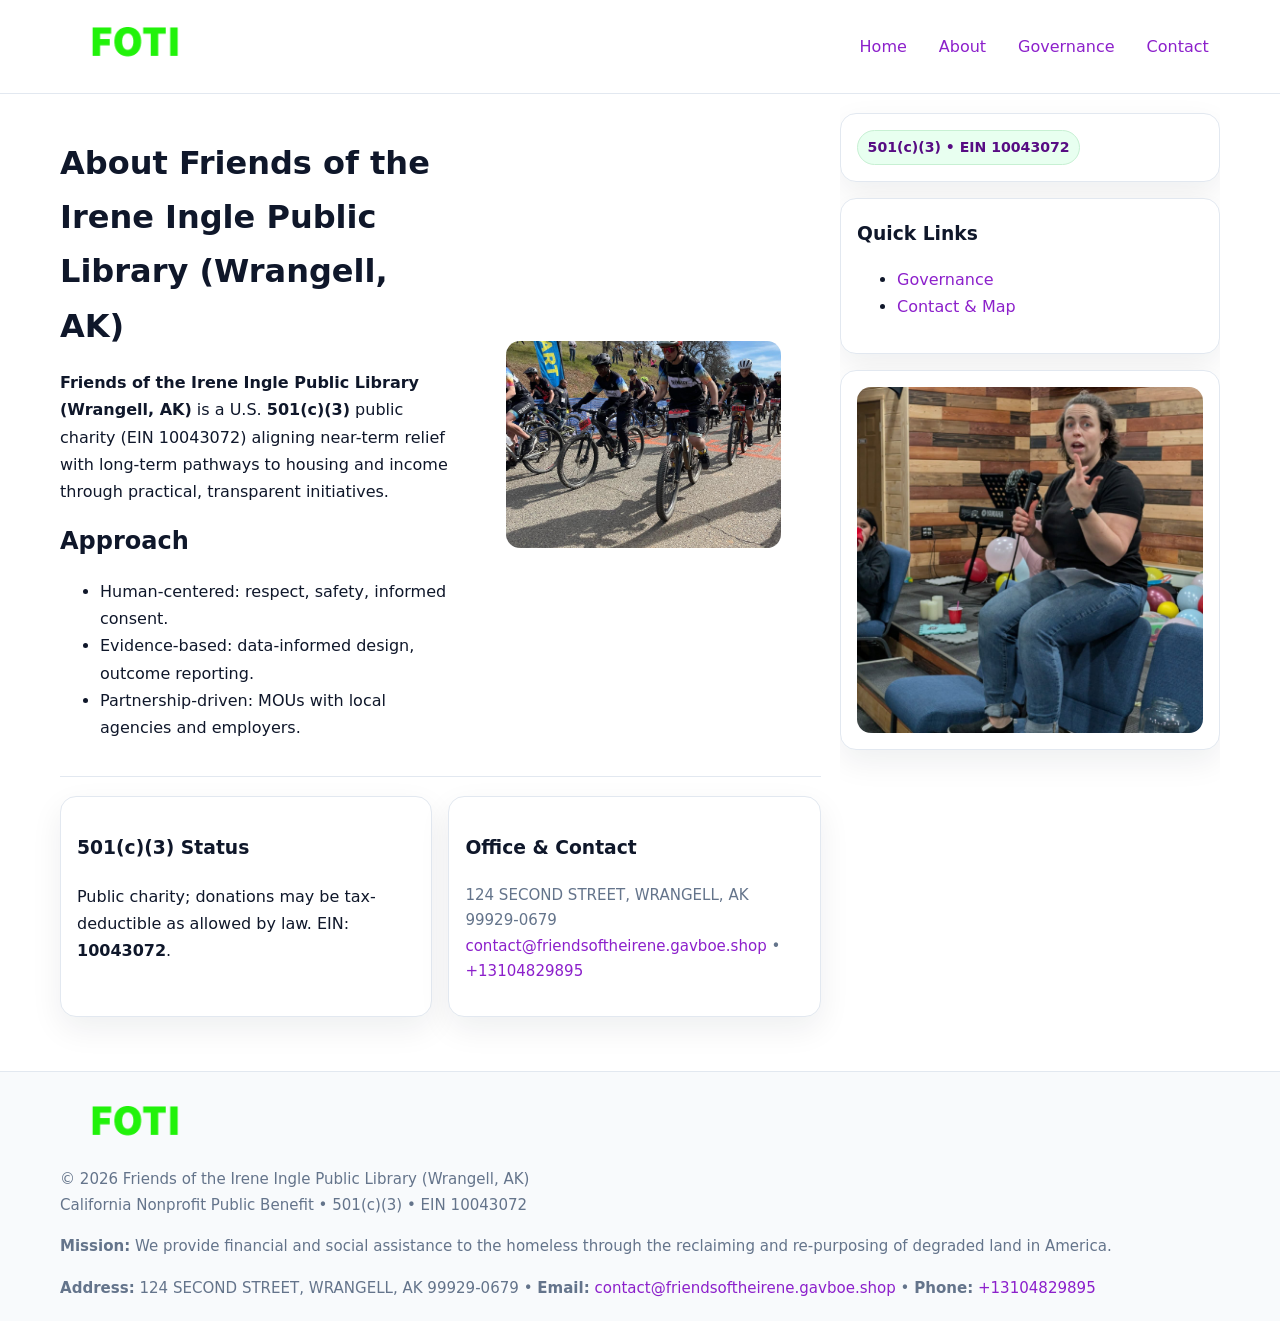
==== about.html @ 294dde90 "Initial commit" ====
<!doctype html>
<html lang="en">
<head>
<meta charset="utf-8"/><meta name="viewport" content="width=device-width,initial-scale=1"/>
<title>Friends of the Irene Ingle Public Library (Wrangell, AK) – Nonprofit • 2025</title>
<link rel="stylesheet" href="assets/styles.css"/><link rel="icon" href="images/logo.png">
<meta name="data-ein" content="10043072"><meta name="data-name" content="Friends of the Irene Ingle Public Library (Wrangell, AK)">
<meta name="data-email" content="contact@friendsoftheirene.gavboe.shop"><meta name="data-phone" content="+13104829895">
<meta name="data-address" content="124 SECOND STREET, WRANGELL, AK 99929-0679"><meta name="data-map" content="124+SECOND+STREET,+WRANGELL,+AK+99929-0679">
  <meta name="description" content="Our nonprofit strengthens the community with programs focused on community services, education, and direct relief.">
</head>
<body>
<div style="position:absolute;left:-9999px;top:-9999px;opacity:0" data-uniq="{{UNIQUE_BLOB}}">
  <span>Our nonprofit strengthens the community with programs focused on community services, education, and direct relief.</span><svg width="12" height="12" viewBox="0 0 12 12" xmlns="http://www.w3.org/2000/svg"><circle cx="6" cy="6" r="5" fill="#b45309"/></svg><img src="images/relief.jpg" width="1" height="1" alt="" loading="lazy"/>
</div>

<header>
  <div class="header-wrap">
    <a href="index.html"><img src="images/logo.png" alt="" style="width:150px"></a>
    <nav><a href="index.html">Home</a><a class="active" href="about.html">About</a><a href="governance.html">Governance</a><a href="contact.html">Contact</a></nav>
  </div>
</header>

<div class="layout">
  <main>
    <section class="section">
      <div class="cf1af3da9a2">
        <div>
          <h1>About Friends of the Irene Ingle Public Library (Wrangell, AK)</h1>
          <p><strong>Friends of the Irene Ingle Public Library (Wrangell, AK)</strong> is a U.S. <strong>501(c)(3)</strong> public charity (EIN 10043072) aligning near-term relief with long-term pathways to housing and income through practical, transparent initiatives.</p>
          <h2>Approach</h2>
          <ul>
            <li>Human-centered: respect, safety, informed consent.</li>
            <li>Evidence-based: data-informed design, outcome reporting.</li>
            <li>Partnership-driven: MOUs with local agencies and employers.</li>
          </ul>
        </div>
        <figure><img src="images/about.jpg" alt="About"></figure>
      </div>
    </section>

    <section class="section c518a8e2e98">
      <div class="cff39695bc5"><h3>501(c)(3) Status</h3><p>Public charity; donations may be tax-deductible as allowed by law. EIN: <strong>10043072</strong>.</p></div>
      <div class="cff39695bc5"><h3>Office & Contact</h3><p class="small">124 SECOND STREET, WRANGELL, AK 99929-0679<br><a href="mailto:contact@friendsoftheirene.gavboe.shop">contact@friendsoftheirene.gavboe.shop</a> • <a href="tel:+13104829895">+13104829895</a></p></div>
    </section>
  </main>

  <aside>
    <div class="aside-box"><span class="c9d55d135db">501(c)(3) • EIN 10043072</span></div>
    <div class="aside-box"><h3>Quick Links</h3><ul><li><a href="governance.html">Governance</a></li><li><a href="contact.html">Contact & Map</a></li></ul></div>
    <div class="aside-box"><img src="images/programs.jpg" alt="Programs"></div>
  </aside>
</div>

<footer>
  <div class="foot">
    <div><img src="images/logo.png" alt="" style="width:150px;margin-bottom:.5rem"><div class="small">© <span id="year"></span> Friends of the Irene Ingle Public Library (Wrangell, AK)</div><div class="small">California Nonprofit Public Benefit • 501(c)(3) • EIN 10043072</div></div>
    <div><div class="small"><strong>Mission:</strong> We provide financial and social assistance to the homeless through the reclaiming and re-purposing of degraded land in America.</div></div>
    <div><div class="small"><strong>Address:</strong> 124 SECOND STREET, WRANGELL, AK 99929-0679 • <strong>Email:</strong> <a href="mailto:contact@friendsoftheirene.gavboe.shop">contact@friendsoftheirene.gavboe.shop</a> • <strong>Phone:</strong> <a href="tel:+13104829895">+13104829895</a></div></div>
  </div>
</footer>

<!-- color/skin -->
<script>(function(){function g(n){const e=document.querySelector('meta[name="'+n+'"]');return e?e.content:''}
function h(s){let x=2166136261>>>0;for(let i=0;i<s.length;i++){x^=s.charCodeAt(i);x=(x*16777619)>>>0}return x>>>0}
let k=(g('data-ein')||'').replace(/\D+/g,'');if(!k)k=g('data-name')||location.hostname||'d';
const key=h(String(k)),H=key%360,S=55+(key%20),L=46;
const r=document.documentElement;r.style.setProperty('--brand',`hsl(${H} ${S}% ${L}%)`);
r.style.setProperty('--brand-ink',`hsl(${H} ${Math.min(95,S+10)}% ${Math.max(22,L-18)}%)`);
r.style.setProperty('--soft',`hsl(${H} ${Math.max(40,S-25)}% 95%)`);
const y=document.getElementById('year'); if(y) y.textContent=new Date().getFullYear();})();</script>
</body>
</html>
---- assets/styles.css ----
:root{
  --ink:#0f172a; --muted:#64748b; --paper:#ffffff; --line:#e2e8f0;
  --brand:#16a34a; --brand-ink:#0b6a2f; --soft:#effef3;
  --radius:16px; --shadow:0 12px 32px rgba(15,23,42,.07)
}
*{box-sizing:border-box}
html,body{height:100%}
body{margin:0;background:var(--paper);color:var(--ink);
  font-family:Inter,system-ui,-apple-system,Segoe UI,Roboto,Arial,sans-serif;line-height:1.7}

a{color:var(--brand);text-decoration:none} a:hover{text-decoration:underline}
img{max-width:100%;display:block;border-radius:14px}

header{position:sticky;top:0;background:#fff;border-bottom:1px solid var(--line);z-index:10}
.header-wrap{width:min(1160px,94%);margin:0 auto;display:flex;align-items:center;justify-content:space-between;padding:.8rem 0}
.header-wrap nav a{margin-left:.6rem;padding:.45rem .7rem;border-radius:10px}
.header-wrap nav a:hover{background:var(--soft);text-decoration:none}

.layout{width:min(1160px,94%);margin:0 auto;display:grid;grid-template-columns:1.35fr 380px;gap:1.2rem}
main{padding:1.2rem 0}
aside{padding:1.2rem 0;position:sticky;top:64px;height:calc(100svh - 64px);overflow:auto}
.aside-box{background:#fff;border:1px solid var(--line);border-radius:16px;padding:1rem;box-shadow:var(--shadow);margin-bottom:1rem}
.aside-box h3{margin:.2rem 0 .4rem 0}
.c9d55d135db{display:inline-flex;gap:.45rem;align-items:center;background:#e8fff0;border:1px solid #c7f0d3;color:var(--brand-ink);border-radius:999px;padding:.28rem .6rem;font-size:.88rem;font-weight:700}

.section{padding:1.2rem 0;border-bottom:1px solid var(--line)}
.section:last-child{border-bottom:0}
h1{font-size:2rem;margin:.2rem 0 .4rem}
h2{font-size:1.5rem;margin:.2rem 0 .6rem}
.ce1f72e5d88{max-width:78ch}

.cf1af3da9a2{display:grid;grid-template-columns:1fr;gap:1rem;align-items:center}
.c518a8e2e98{display:grid;grid-template-columns:1fr;gap:1rem}
.cards{display:grid;grid-template-columns:1fr;gap:1rem}
.cff39695bc5{background:#fff;border:1px solid var(--line);border-radius:16px;box-shadow:var(--shadow);padding:1rem}
.small{font-size:.94rem;color:var(--muted)}

.gallery{display:grid;grid-template-columns:1fr 1fr;gap:.8rem}
.gallery img{width:100%;height:auto;display:block}
.gallery .span2{grid-column:1/-1}

.c65164af8f5{display:grid;grid-template-columns:1fr;gap:.9rem}
label{display:grid;gap:.35rem;font-weight:600}
input,textarea{
  width:100%;padding:.75rem .85rem;border:1px solid #cbd5e1;border-radius:12px;font:inherit
}
input:focus,textarea:focus{outline:2px solid var(--soft);border-color:var(--brand)}
.c3185f24b3e{display:inline-block;padding:.75rem 1rem;border:1px solid #cbd5e1;border-radius:12px;background:#fff}
.c3185f24b3e:hover{box-shadow:var(--shadow)}
.btn-primary{background:var(--brand);border-color:var(--brand);color:#fff}

.map-embed iframe{width:100%;aspect-ratio:16/9;border:0;border-radius:14px;box-shadow:var(--shadow)}

footer{border-top:1px solid var(--line);background:#f8fafc;margin-top:1rem}
footer .foot{width:min(1160px,94%);margin:0 auto;display:grid;grid-template-columns:1fr;gap:1rem;padding:1.2rem 0}

@media(min-width:980px){
  .cf1af3da9a2{grid-template-columns:1.1fr 1fr}
  .c518a8e2e98{grid-template-columns:1fr 1fr}
  .cards{grid-template-columns:repeat(3,1fr)}
}
@media(max-width:1040px){
  .layout{grid-template-columns:1fr}
  aside{position:static;height:auto}
}
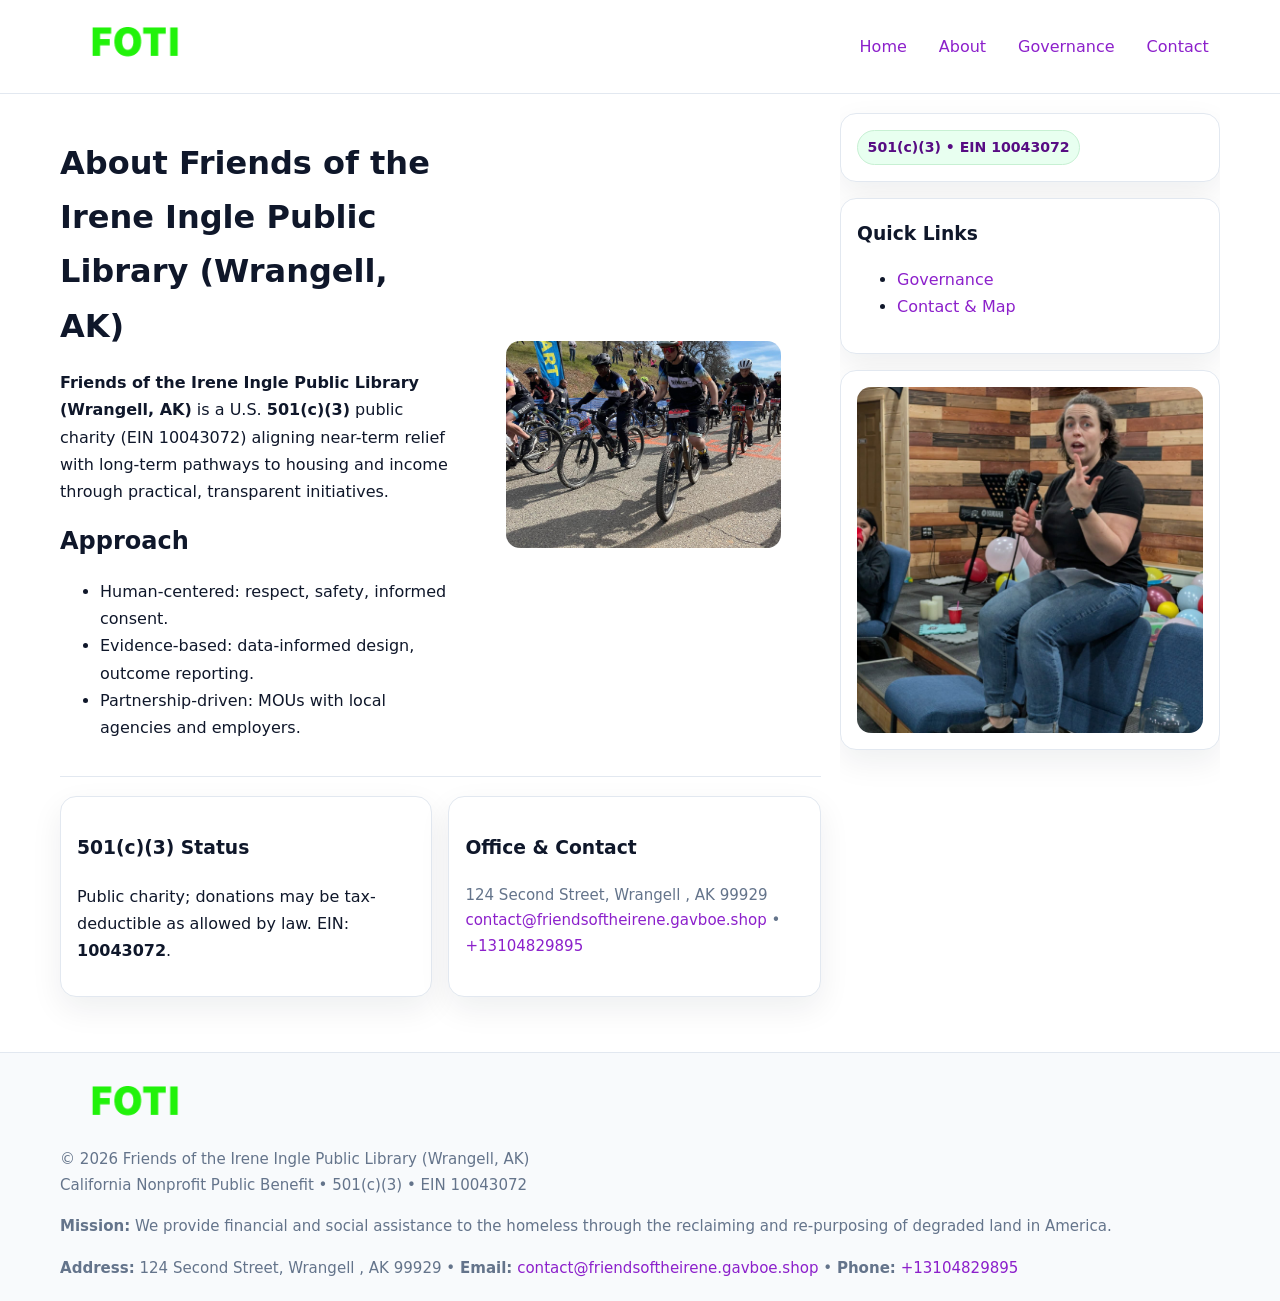
==== commit 581e09dc: "Safe replace address only" ====
--- a/about.html
+++ b/about.html
@@ -6,7 +6,7 @@
 <link rel="stylesheet" href="assets/styles.css"/><link rel="icon" href="images/logo.png">
 <meta name="data-ein" content="10043072"><meta name="data-name" content="Friends of the Irene Ingle Public Library (Wrangell, AK)">
 <meta name="data-email" content="contact@friendsoftheirene.gavboe.shop"><meta name="data-phone" content="+13104829895">
-<meta name="data-address" content="124 SECOND STREET, WRANGELL, AK 99929-0679"><meta name="data-map" content="124+SECOND+STREET,+WRANGELL,+AK+99929-0679">
+<meta name="data-address124 Second Street, Wrangell , AK 99929"><meta name="data-map" content="124+SECOND+STREET,+WRANGELL,+AK+99929-0679">
   <meta name="description" content="Our nonprofit strengthens the community with programs focused on community services, education, and direct relief.">
 </head>
 <body>
@@ -41,7 +41,7 @@
 
     <section class="section c518a8e2e98">
       <div class="cff39695bc5"><h3>501(c)(3) Status</h3><p>Public charity; donations may be tax-deductible as allowed by law. EIN: <strong>10043072</strong>.</p></div>
-      <div class="cff39695bc5"><h3>Office & Contact</h3><p class="small">124 SECOND STREET, WRANGELL, AK 99929-0679<br><a href="mailto:contact@friendsoftheirene.gavboe.shop">contact@friendsoftheirene.gavboe.shop</a> • <a href="tel:+13104829895">+13104829895</a></p></div>
+      <div class="cff39695bc5"><h3>Office & Contact</h3><p class="small">124 Second Street, Wrangell , AK 99929<br><a href="mailto:contact@friendsoftheirene.gavboe.shop">contact@friendsoftheirene.gavboe.shop</a> • <a href="tel:+13104829895">+13104829895</a></p></div>
     </section>
   </main>
 
@@ -56,7 +56,7 @@
   <div class="foot">
     <div><img src="images/logo.png" alt="" style="width:150px;margin-bottom:.5rem"><div class="small">© <span id="year"></span> Friends of the Irene Ingle Public Library (Wrangell, AK)</div><div class="small">California Nonprofit Public Benefit • 501(c)(3) • EIN 10043072</div></div>
     <div><div class="small"><strong>Mission:</strong> We provide financial and social assistance to the homeless through the reclaiming and re-purposing of degraded land in America.</div></div>
-    <div><div class="small"><strong>Address:</strong> 124 SECOND STREET, WRANGELL, AK 99929-0679 • <strong>Email:</strong> <a href="mailto:contact@friendsoftheirene.gavboe.shop">contact@friendsoftheirene.gavboe.shop</a> • <strong>Phone:</strong> <a href="tel:+13104829895">+13104829895</a></div></div>
+    <div><div class="small"><strong>Address:</strong> 124 Second Street, Wrangell , AK 99929 • <strong>Email:</strong> <a href="mailto:contact@friendsoftheirene.gavboe.shop">contact@friendsoftheirene.gavboe.shop</a> • <strong>Phone:</strong> <a href="tel:+13104829895">+13104829895</a></div></div>
   </div>
 </footer>
 
